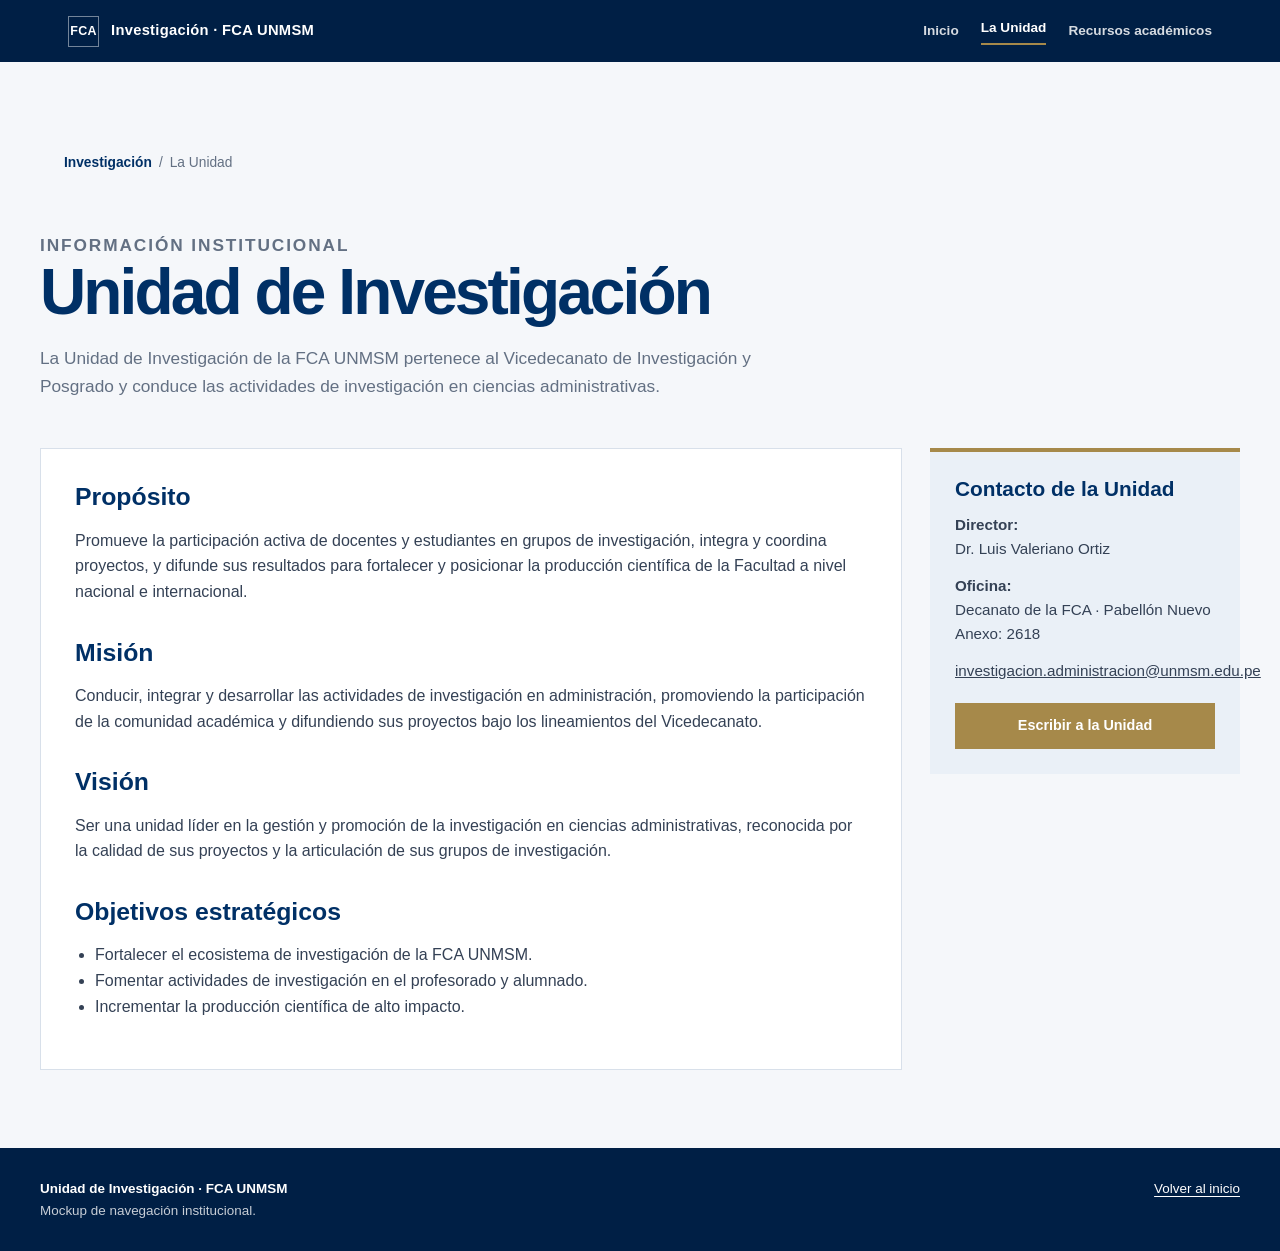
==== la-unidad.html @ f296d5cc "Add FCA research portal and shared styles" ====
<!DOCTYPE html>
<html lang="es">
<head>
    <meta charset="UTF-8">
    <meta name="viewport" content="width=device-width, initial-scale=1.0">
    <meta name="description" content="Información institucional de la Unidad de Investigación FCA UNMSM.">
    <title>La Unidad de Investigación | FCA UNMSM</title>
    <link rel="stylesheet" href="investigacion-mock.css">
</head>
<body>
<div class="research-shell">
    <header class="research-topbar"><div class="research-topbar-inner">
        <a class="research-brand" href="unidad-investigacion-elementor.html"><span class="research-brand-mark" aria-hidden="true">FCA</span><span>Investigación · FCA UNMSM</span></a>
        <nav class="research-nav" aria-label="Navegación principal"><a href="unidad-investigacion-elementor.html">Inicio</a><a href="la-unidad.html" aria-current="page">La Unidad</a><a href="recursos-academicos.html">Recursos académicos</a></nav>
    </div></header>
    <main class="research-main">
        <nav class="research-breadcrumb" aria-label="Migas de pan"><a href="unidad-investigacion-elementor.html">Investigación</a><span>/</span>La Unidad</nav>
        <header class="research-page-title"><p class="research-eyebrow">Información institucional</p><h1>Unidad de Investigación</h1><p>La Unidad de Investigación de la FCA UNMSM pertenece al Vicedecanato de Investigación y Posgrado y conduce las actividades de investigación en ciencias administrativas.</p></header>
        <div class="research-content-grid">
            <section class="research-content">
                <h2>Propósito</h2>
                <p>Promueve la participación activa de docentes y estudiantes en grupos de investigación, integra y coordina proyectos, y difunde sus resultados para fortalecer y posicionar la producción científica de la Facultad a nivel nacional e internacional.</p>
                <h2>Misión</h2>
                <p>Conducir, integrar y desarrollar las actividades de investigación en administración, promoviendo la participación de la comunidad académica y difundiendo sus proyectos bajo los lineamientos del Vicedecanato.</p>
                <h2>Visión</h2>
                <p>Ser una unidad líder en la gestión y promoción de la investigación en ciencias administrativas, reconocida por la calidad de sus proyectos y la articulación de sus grupos de investigación.</p>
                <h2>Objetivos estratégicos</h2>
                <ul>
                    <li>Fortalecer el ecosistema de investigación de la FCA UNMSM.</li>
                    <li>Fomentar actividades de investigación en el profesorado y alumnado.</li>
                    <li>Incrementar la producción científica de alto impacto.</li>
                </ul>
            </section>
            <aside class="research-aside"><h2>Contacto de la Unidad</h2><p><strong>Director:</strong><br>Dr. Luis Valeriano Ortiz</p><p><strong>Oficina:</strong><br>Decanato de la FCA · Pabellón Nuevo<br>Anexo: 2618</p><p><a href="mailto:investigacion.administracion@unmsm.edu.pe">investigacion.administracion@unmsm.edu.pe</a></p><a class="research-button" href="mailto:investigacion.administracion@unmsm.edu.pe?subject=Consulta%20a%20la%20Unidad%20de%20Investigaci%C3%B3n">Escribir a la Unidad</a></aside>
        </div>
    </main>
    <footer class="research-footer"><div class="research-footer-inner"><div><strong>Unidad de Investigación · FCA UNMSM</strong><br>Mockup de navegación institucional.</div><div><a href="unidad-investigacion-elementor.html">Volver al inicio</a></div></div></footer>
</div>
</body>
</html>
---- investigacion-mock.css ----
@import url('fca-core-public.css');

:root {
    --research-ink: #003066;
    --research-ink-deep: #001f45;
    --research-gold: #a6894a;
    --research-paper: #f5f7fa;
    --research-rule: #d8e0ea;
    --research-copy: #344155;
    --research-muted: #637083;
    --research-white: #ffffff;
}

* { box-sizing: border-box; }

html { scroll-behavior: smooth; }

body {
    margin: 0;
    background: var(--research-paper);
    color: var(--research-copy);
    font-family: var(--fca-core-font-main);
    line-height: 1.6;
}

a { color: inherit; }

a:focus-visible,
button:focus-visible {
    outline: 3px solid var(--research-gold);
    outline-offset: 3px;
}

.research-shell { overflow: hidden; }

.research-topbar {
    background: var(--research-ink-deep);
    color: #fff;
}

.research-topbar-inner {
    max-width: 1200px;
    min-height: 62px;
    margin: 0 auto;
    padding: 0 28px;
    display: flex;
    align-items: center;
    justify-content: space-between;
    gap: 24px;
}

.research-brand {
    display: flex;
    align-items: center;
    gap: 12px;
    color: #fff;
    text-decoration: none;
    font-family: var(--fca-core-font-heading);
    font-size: .92rem;
    font-weight: 800;
    letter-spacing: .02em;
}

.research-brand-mark {
    display: grid;
    width: 31px;
    height: 31px;
    place-items: center;
    border: 1px solid rgba(255,255,255,.45);
    color: #fff;
    font-size: .78rem;
    line-height: 1;
}

.research-nav { display: flex; align-items: center; gap: 22px; }

.research-nav a {
    color: rgba(255,255,255,.84);
    font-size: .85rem;
    font-weight: 650;
    text-decoration: none;
}

.research-nav a:hover,
.research-nav a[aria-current="page"] { color: #fff; }

.research-nav a[aria-current="page"] { border-bottom: 2px solid var(--research-gold); padding-bottom: 5px; }

.research-hero {
    position: relative;
    isolation: isolate;
    background: var(--research-ink);
    color: #fff;
}

.research-hero::before {
    position: absolute;
    z-index: -1;
    inset: 0;
    content: '';
    opacity: .2;
    background-image: linear-gradient(90deg, rgba(255,255,255,.28) 1px, transparent 1px), linear-gradient(rgba(255,255,255,.28) 1px, transparent 1px);
    background-size: 38px 38px;
    mask-image: linear-gradient(90deg, #000 0%, transparent 72%);
}

.research-hero::after {
    position: absolute;
    z-index: -1;
    right: -8vw;
    bottom: -12vw;
    width: min(48vw, 620px);
    aspect-ratio: 1;
    border: 1px solid rgba(255,255,255,.37);
    border-radius: 50%;
    content: '';
    box-shadow: 0 0 0 32px rgba(255,255,255,.07), 0 0 0 64px rgba(255,255,255,.04);
}

.research-hero-inner {
    width: min(1200px, calc(100% - 48px));
    margin: 0 auto;
    padding: 72px 0 78px;
}

.research-kicker {
    display: flex;
    align-items: center;
    gap: 10px;
    margin: 0 0 19px;
    color: #e7d6a9;
    font-family: var(--fca-core-font-heading);
    font-size: .75rem;
    font-weight: 800;
    letter-spacing: .12em;
    text-transform: uppercase;
}

.research-kicker::before {
    width: 28px;
    height: 2px;
    background: var(--research-gold);
    content: '';
}

.research-hero h1 {
    max-width: 800px;
    margin: 0;
    font-family: var(--fca-core-font-heading);
    font-size: clamp(2.5rem, 5vw, 4.8rem);
    font-weight: 800;
    letter-spacing: -.045em;
    line-height: 1.02;
}

.research-hero p:not(.research-kicker) {
    max-width: 680px;
    margin: 24px 0 0;
    color: rgba(255,255,255,.86);
    font-size: 1.12rem;
    line-height: 1.7;
}

.research-hero-actions { display: flex; flex-wrap: wrap; gap: 12px; margin-top: 31px; }

.research-button {
    display: inline-flex;
    align-items: center;
    justify-content: center;
    min-height: 46px;
    padding: 10px 19px;
    border: 1px solid transparent;
    color: #fff;
    background: var(--research-gold);
    font-family: var(--fca-core-font-heading);
    font-size: .9rem;
    font-weight: 800;
    text-decoration: none;
    transition: background .2s ease, transform .2s ease;
}

.research-button:hover { background: #8f7440; transform: translateY(-2px); }

.research-button--outline { border-color: rgba(255,255,255,.55); background: transparent; }
.research-button--outline:hover { background: #fff; color: var(--research-ink); }

.research-main { width: min(1200px, calc(100% - 48px)); margin: 0 auto; padding: 68px 0 78px; }

.research-section { margin-bottom: 76px; }
.research-section:last-child { margin-bottom: 0; }

.research-section-heading {
    display: grid;
    grid-template-columns: minmax(0, 1fr) minmax(230px, .65fr);
    gap: 36px;
    align-items: end;
    margin-bottom: 30px;
    padding-bottom: 18px;
    border-bottom: 1px solid var(--research-rule);
}

.research-eyebrow {
    margin: 0 0 8px;
    color: var(--research-gold);
    font-family: var(--fca-core-font-heading);
    font-size: .74rem;
    font-weight: 800;
    letter-spacing: .11em;
    text-transform: uppercase;
}

.research-section h2,
.research-panel h2,
.research-page-title h2 {
    margin: 0;
    color: var(--research-ink);
    font-family: var(--fca-core-font-heading);
    font-size: clamp(1.75rem, 3vw, 2.45rem);
    font-weight: 800;
    letter-spacing: -.03em;
    line-height: 1.08;
}

.research-section-heading > p { margin: 0; color: var(--research-muted); font-size: .98rem; }

.research-hub-grid { display: grid; grid-template-columns: repeat(2, minmax(0, 1fr)); border-top: 1px solid var(--research-rule); border-left: 1px solid var(--research-rule); }

.research-hub-card {
    position: relative;
    display: flex;
    min-height: 290px;
    flex-direction: column;
    padding: 31px 34px 28px;
    background: var(--research-white);
    border-right: 1px solid var(--research-rule);
    border-bottom: 1px solid var(--research-rule);
    text-decoration: none;
    transition: background .2s ease, box-shadow .2s ease;
}

.research-hub-card::before {
    width: 34px;
    height: 3px;
    margin-bottom: auto;
    background: var(--research-gold);
    content: '';
}

.research-hub-card:hover {
    z-index: 1;
    background: #fbfcfe;
    box-shadow: 0 15px 30px rgba(0,48,102,.12);
}

.research-hub-card h3 { margin: 28px 0 8px; color: var(--research-ink); font-family: var(--fca-core-font-heading); font-size: 1.5rem; font-weight: 800; letter-spacing: -.025em; line-height: 1.15; }
.research-hub-card p { max-width: 460px; margin: 0; color: var(--research-muted); font-size: .98rem; }

.research-card-link { display: inline-flex; align-items: center; gap: 8px; margin-top: 22px; color: var(--research-ink); font-family: var(--fca-core-font-heading); font-size: .88rem; font-weight: 800; }
.research-card-link::after { content: '→'; font-size: 1.15rem; transition: transform .2s ease; }
.research-hub-card:hover .research-card-link::after { transform: translateX(4px); }

.research-duo { display: grid; grid-template-columns: 1.2fr .8fr; gap: 26px; }
.research-panel { padding: 34px; background: var(--research-white); border: 1px solid var(--research-rule); }
.research-panel h2 { font-size: 1.65rem; }
.research-panel p { color: var(--research-copy); }
.research-panel p:last-child { margin-bottom: 0; }

.research-link-list { display: flex; flex-direction: column; margin-top: 21px; border-top: 1px solid var(--research-rule); }
.research-link-list a { display: flex; align-items: center; justify-content: space-between; gap: 16px; padding: 14px 0; border-bottom: 1px solid var(--research-rule); color: var(--research-ink); font-family: var(--fca-core-font-heading); font-size: .93rem; font-weight: 750; text-decoration: none; }
.research-link-list a::after { content: '→'; }
.research-link-list a:hover { color: var(--research-gold); }

.research-breadcrumb { width: min(1200px, calc(100% - 48px)); margin: 0 auto; padding: 22px 0 0; color: var(--research-muted); font-size: .86rem; }
.research-breadcrumb a { color: var(--research-ink); font-weight: 700; text-decoration: none; }
.research-breadcrumb span { margin: 0 7px; }

.research-page-title { padding: 38px 0 48px; }
.research-page-title h1 { max-width: 800px; margin: 0; color: var(--research-ink); font-family: var(--fca-core-font-heading); font-size: clamp(2.4rem, 5vw, 4.3rem); font-weight: 800; letter-spacing: -.045em; line-height: 1.02; }
.research-page-title p { max-width: 720px; margin: 20px 0 0; color: var(--research-muted); font-size: 1.08rem; }

.research-content-grid { display: grid; grid-template-columns: minmax(0, 1fr) 310px; gap: 28px; align-items: start; }
.research-content { padding: 34px; background: var(--research-white); border: 1px solid var(--research-rule); }
.research-content > :first-child { margin-top: 0; }
.research-content h2 { margin: 34px 0 14px; color: var(--research-ink); font-family: var(--fca-core-font-heading); font-size: 1.55rem; line-height: 1.15; }
.research-content h3 { margin: 25px 0 7px; color: var(--research-ink); font-family: var(--fca-core-font-heading); font-size: 1.15rem; }
.research-content p, .research-content li { color: var(--research-copy); }
.research-content ul { padding-left: 20px; }

.research-aside { padding: 25px; background: #eaf0f7; border-top: 4px solid var(--research-gold); }
.research-aside h2 { margin: 0; color: var(--research-ink); font-family: var(--fca-core-font-heading); font-size: 1.3rem; line-height: 1.15; }
.research-aside p { margin: 12px 0 0; color: var(--research-copy); font-size: .95rem; }
.research-aside .research-button { width: 100%; margin-top: 20px; }

.research-record-list { display: grid; gap: 14px; }
.research-record { padding: 21px 22px; background: var(--research-white); border: 1px solid var(--research-rule); }
.research-record h3 { margin: 0; color: var(--research-ink); font-family: var(--fca-core-font-heading); font-size: 1.15rem; line-height: 1.2; }
.research-record p { margin: 7px 0 0; color: var(--research-muted); font-size: .94rem; }
.research-record a { display: inline-block; margin-top: 11px; color: var(--research-ink); font-family: var(--fca-core-font-heading); font-size: .87rem; font-weight: 800; text-decoration: none; }
.research-record a:hover { color: var(--research-gold); }

.research-notice { margin: 0 0 28px; padding: 15px 18px; background: #fff9ed; border-left: 4px solid var(--research-gold); color: #594819; font-size: .94rem; }

.research-footer { background: var(--research-ink-deep); color: rgba(255,255,255,.78); }
.research-footer-inner { width: min(1200px, calc(100% - 48px)); margin: 0 auto; padding: 30px 0; display: flex; justify-content: space-between; gap: 20px; font-size: .84rem; }
.research-footer strong { color: #fff; }
.research-footer a { color: #fff; text-underline-offset: 3px; }

@media (max-width: 760px) {
    .research-topbar-inner { min-height: auto; flex-direction: column; align-items: flex-start; gap: 12px; padding-top: 16px; padding-bottom: 16px; }
    .research-nav { width: 100%; gap: 16px; overflow-x: auto; padding-bottom: 3px; }
    .research-nav a { white-space: nowrap; }
    .research-hero-inner { width: min(100% - 36px, 1200px); padding: 52px 0 58px; }
    .research-main, .research-breadcrumb, .research-footer-inner { width: min(100% - 36px, 1200px); }
    .research-main { padding: 45px 0 55px; }
    .research-section { margin-bottom: 54px; }
    .research-section-heading, .research-duo, .research-content-grid { grid-template-columns: 1fr; gap: 18px; }
    .research-hub-grid { grid-template-columns: 1fr; }
    .research-hub-card { min-height: 245px; padding: 27px 24px; }
    .research-panel, .research-content { padding: 25px 22px; }
    .research-page-title { padding: 30px 0 35px; }
    .research-footer-inner { flex-direction: column; }
}

@media (prefers-reduced-motion: reduce) {
    *, *::before, *::after { scroll-behavior: auto !important; transition-duration: .01ms !important; animation-duration: .01ms !important; }
}
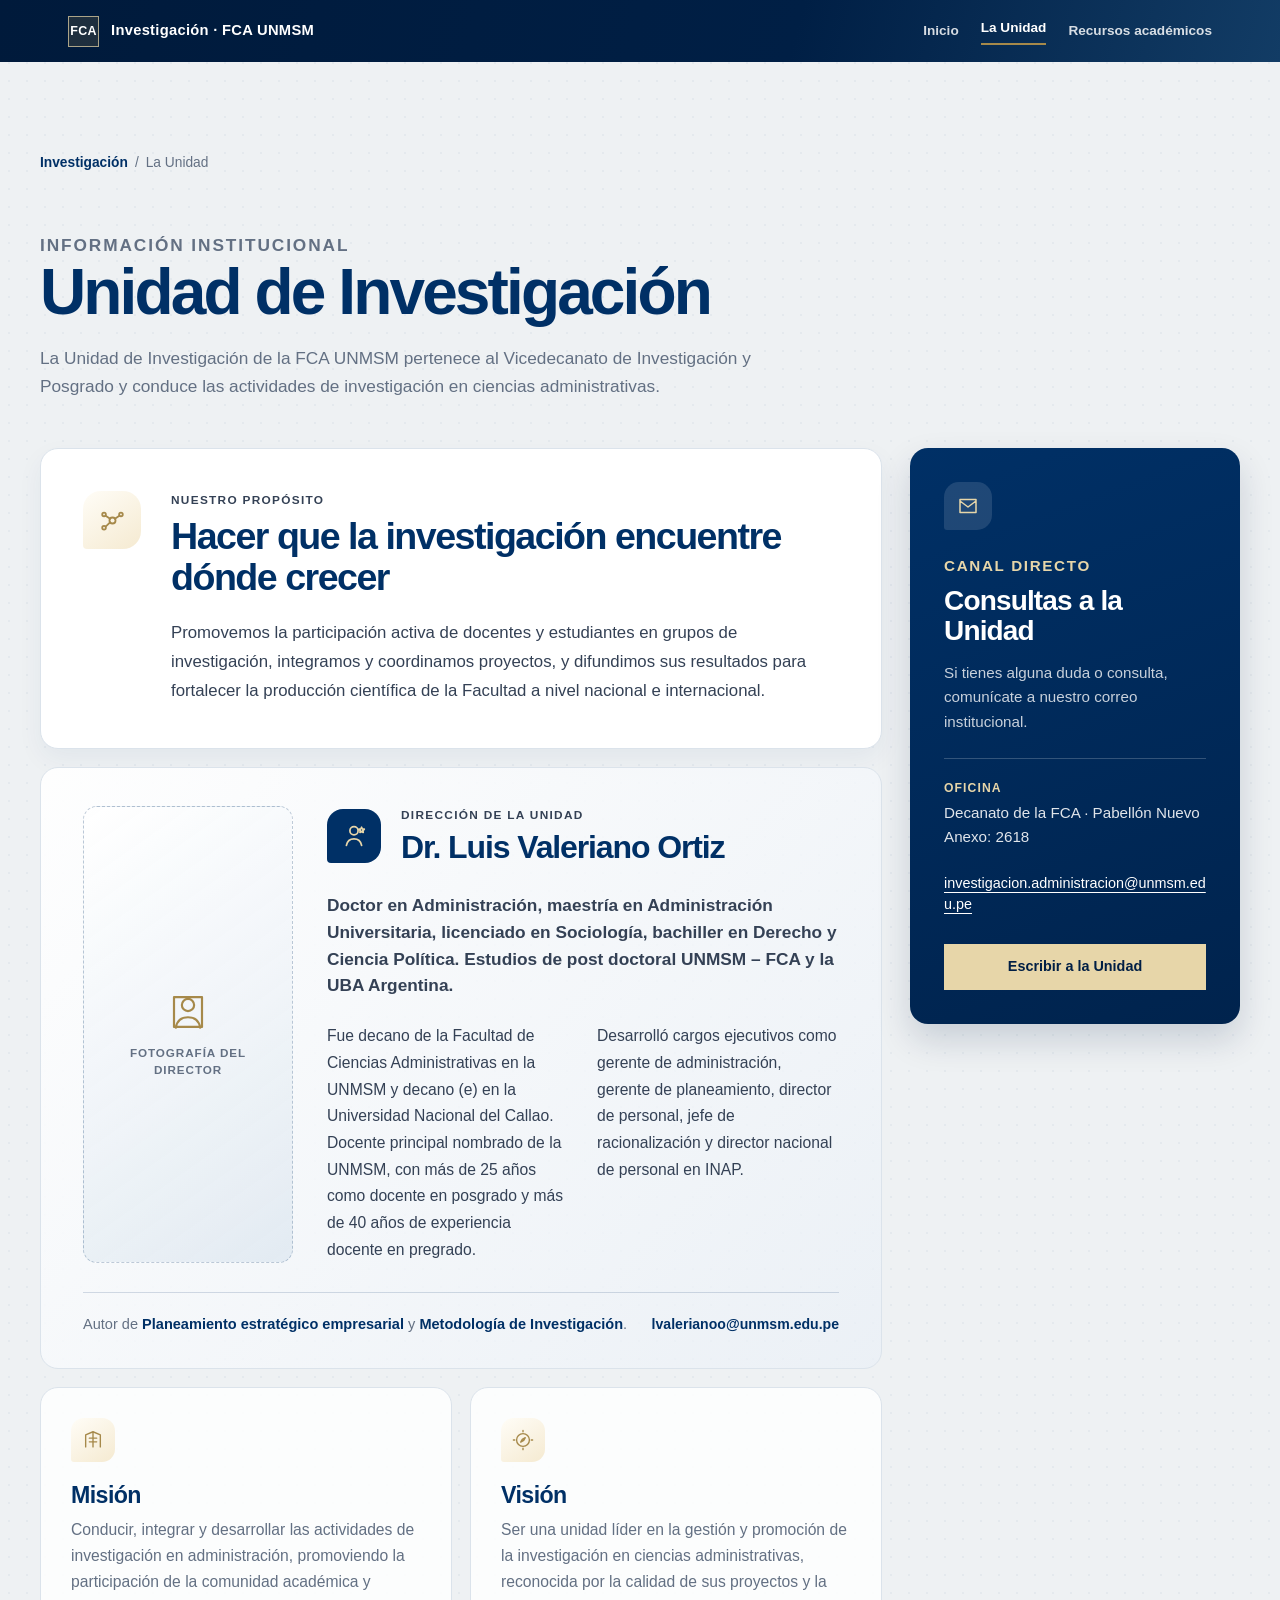
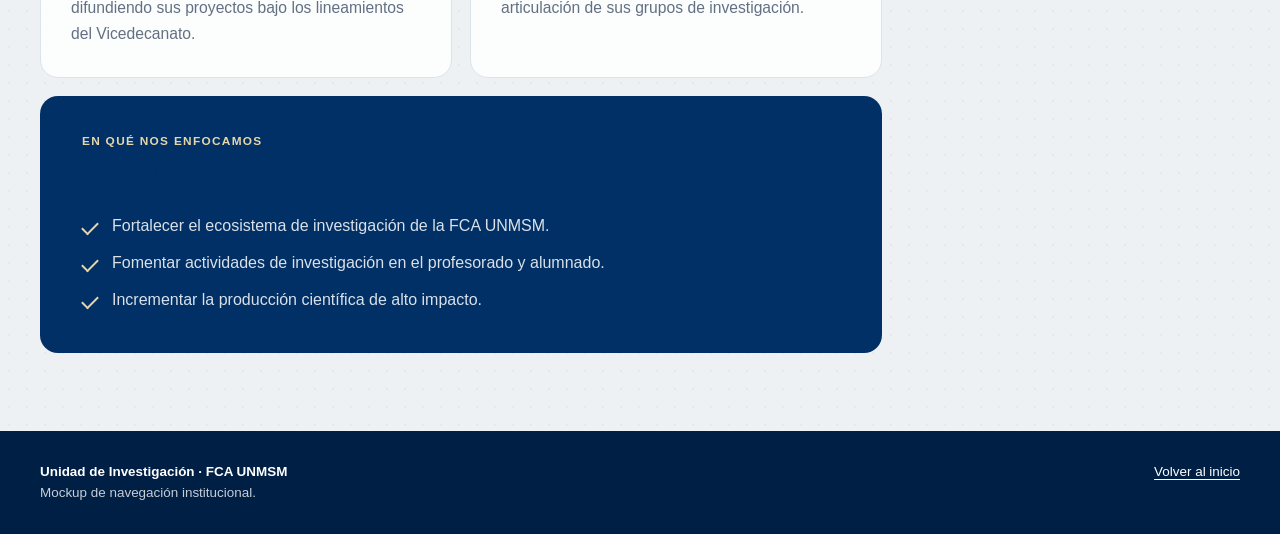
==== commit b32347d5: "Enhance research unit page layout with new sections for purpose, director, principles, and objective" ====
--- a/la-unidad.html
+++ b/la-unidad.html
@@ -13,25 +13,62 @@
         <a class="research-brand" href="unidad-investigacion-elementor.html"><span class="research-brand-mark" aria-hidden="true">FCA</span><span>Investigación · FCA UNMSM</span></a>
         <nav class="research-nav" aria-label="Navegación principal"><a href="unidad-investigacion-elementor.html">Inicio</a><a href="la-unidad.html" aria-current="page">La Unidad</a><a href="recursos-academicos.html">Recursos académicos</a></nav>
     </div></header>
-    <main class="research-main">
+    <main class="research-main research-unit-page">
         <nav class="research-breadcrumb" aria-label="Migas de pan"><a href="unidad-investigacion-elementor.html">Investigación</a><span>/</span>La Unidad</nav>
         <header class="research-page-title"><p class="research-eyebrow">Información institucional</p><h1>Unidad de Investigación</h1><p>La Unidad de Investigación de la FCA UNMSM pertenece al Vicedecanato de Investigación y Posgrado y conduce las actividades de investigación en ciencias administrativas.</p></header>
-        <div class="research-content-grid">
-            <section class="research-content">
-                <h2>Propósito</h2>
-                <p>Promueve la participación activa de docentes y estudiantes en grupos de investigación, integra y coordina proyectos, y difunde sus resultados para fortalecer y posicionar la producción científica de la Facultad a nivel nacional e internacional.</p>
-                <h2>Misión</h2>
-                <p>Conducir, integrar y desarrollar las actividades de investigación en administración, promoviendo la participación de la comunidad académica y difundiendo sus proyectos bajo los lineamientos del Vicedecanato.</p>
-                <h2>Visión</h2>
-                <p>Ser una unidad líder en la gestión y promoción de la investigación en ciencias administrativas, reconocida por la calidad de sus proyectos y la articulación de sus grupos de investigación.</p>
-                <h2>Objetivos estratégicos</h2>
-                <ul>
-                    <li>Fortalecer el ecosistema de investigación de la FCA UNMSM.</li>
-                    <li>Fomentar actividades de investigación en el profesorado y alumnado.</li>
-                    <li>Incrementar la producción científica de alto impacto.</li>
-                </ul>
+        <div class="research-content-grid research-unit-layout">
+            <section class="research-content research-unit-content" aria-label="Identidad de la Unidad">
+                <div class="research-unit-purpose">
+                    <span class="research-unit-icon" aria-hidden="true"><svg viewBox="0 0 24 24" fill="none"><circle cx="12" cy="12" r="2.5"/><circle cx="5" cy="7" r="1.5"/><circle cx="19" cy="7" r="1.5"/><circle cx="5" cy="18" r="1.5"/><path d="M10 10.5 6.3 8M14 10.5 17.7 8M10 13.5 6.3 17.1"/></svg></span>
+                    <div><p class="research-eyebrow">Nuestro propósito</p><h2>Hacer que la investigación encuentre dónde crecer</h2></div>
+                    <p>Promovemos la participación activa de docentes y estudiantes en grupos de investigación, integramos y coordinamos proyectos, y difundimos sus resultados para fortalecer la producción científica de la Facultad a nivel nacional e internacional.</p>
+                </div>
+                <section class="research-director" aria-labelledby="director-titulo">
+                    <figure class="research-director-photo" aria-label="Espacio reservado para la fotografía del director">
+                        <svg viewBox="0 0 24 24" fill="none" aria-hidden="true"><circle cx="12" cy="8" r="3.5"/><path d="M5 21c.7-4 3.1-6 7-6s6.3 2 7 6"/><path d="M4 3.5h16v17H4z"/></svg>
+                        <figcaption>Fotografía del director</figcaption>
+                    </figure>
+                    <div class="research-director-heading">
+                        <span class="research-unit-icon research-unit-icon--director" aria-hidden="true"><svg viewBox="0 0 24 24" fill="none"><circle cx="12" cy="7.5" r="3.5"/><path d="M5.5 20c.7-3.7 2.9-5.6 6.5-5.6s5.8 1.9 6.5 5.6M18.5 4.5l.7 1.5 1.6.2-1.2 1.1.3 1.6-1.4-.8-1.4.8.3-1.6-1.2-1.1 1.6-.2.7-1.5Z"/></svg></span>
+                        <div><p class="research-eyebrow">Dirección de la Unidad</p><h2 id="director-titulo">Dr. Luis Valeriano Ortiz</h2></div>
+                    </div>
+                    <p class="research-director-credentials">Doctor en Administración, maestría en Administración Universitaria, licenciado en Sociología, bachiller en Derecho y Ciencia Política. Estudios de post doctoral UNMSM – FCA y la UBA Argentina.</p>
+                    <div class="research-director-bio">
+                        <p>Fue decano de la Facultad de Ciencias Administrativas en la UNMSM y decano (e) en la Universidad Nacional del Callao. Docente principal nombrado de la UNMSM, con más de 25 años como docente en posgrado y más de 40 años de experiencia docente en pregrado.</p>
+                        <p>Desarrolló cargos ejecutivos como gerente de administración, gerente de planeamiento, director de personal, jefe de racionalización y director nacional de personal en INAP.</p>
+                    </div>
+                    <div class="research-director-footer"><span>Autor de <em>Planeamiento estratégico empresarial</em> y <em>Metodología de Investigación</em>.</span><a href="mailto:lvalerianoo@unmsm.edu.pe">lvalerianoo@unmsm.edu.pe</a></div>
+                </section>
+                <div class="research-unit-principles">
+                    <article class="research-unit-principle">
+                        <span class="research-unit-icon research-unit-icon--small" aria-hidden="true"><svg viewBox="0 0 24 24" fill="none"><path d="M4 19.5V6.5L12 3l8 3.5v13M8 10h8M8 14h8M12 3v16.5"/></svg></span>
+                        <h2>Misión</h2>
+                        <p>Conducir, integrar y desarrollar las actividades de investigación en administración, promoviendo la participación de la comunidad académica y difundiendo sus proyectos bajo los lineamientos del Vicedecanato.</p>
+                    </article>
+                    <article class="research-unit-principle">
+                        <span class="research-unit-icon research-unit-icon--small" aria-hidden="true"><svg viewBox="0 0 24 24" fill="none"><circle cx="12" cy="12" r="7"/><path d="m14.5 9.5-1.7 3-3.3 1.8 1.7-3 3.3-1.8ZM12 3V1.5M21 12h1.5M12 21v1.5M3 12H1.5"/></svg></span>
+                        <h2>Visión</h2>
+                        <p>Ser una unidad líder en la gestión y promoción de la investigación en ciencias administrativas, reconocida por la calidad de sus proyectos y la articulación de sus grupos de investigación.</p>
+                    </article>
+                </div>
+                <section class="research-unit-objectives" aria-labelledby="objetivos-titulo">
+                    <p class="research-eyebrow">En qué nos enfocamos</p>
+                    <h2 id="objetivos-titulo">Objetivos estratégicos</h2>
+                    <ul>
+                        <li>Fortalecer el ecosistema de investigación de la FCA UNMSM.</li>
+                        <li>Fomentar actividades de investigación en el profesorado y alumnado.</li>
+                        <li>Incrementar la producción científica de alto impacto.</li>
+                    </ul>
+                </section>
             </section>
-            <aside class="research-aside"><h2>Contacto de la Unidad</h2><p><strong>Director:</strong><br>Dr. Luis Valeriano Ortiz</p><p><strong>Oficina:</strong><br>Decanato de la FCA · Pabellón Nuevo<br>Anexo: 2618</p><p><a href="mailto:investigacion.administracion@unmsm.edu.pe">investigacion.administracion@unmsm.edu.pe</a></p><a class="research-button" href="mailto:investigacion.administracion@unmsm.edu.pe?subject=Consulta%20a%20la%20Unidad%20de%20Investigaci%C3%B3n">Escribir a la Unidad</a></aside>
+            <aside class="research-aside research-unit-contact">
+                <span class="research-unit-icon research-unit-icon--contact" aria-hidden="true"><svg viewBox="0 0 24 24" fill="none"><path d="M4 5.5h16v13H4zM4 7l8 6 8-6"/></svg></span>
+                <p class="research-eyebrow">Canal directo</p><h2>Consultas a la Unidad</h2>
+                <p class="research-contact-copy">Si tienes alguna duda o consulta, comunícate a nuestro correo institucional.</p>
+                <div class="research-contact-detail"><strong>Oficina</strong><span>Decanato de la FCA · Pabellón Nuevo<br>Anexo: 2618</span></div>
+                <a class="research-contact-email" href="mailto:investigacion.administracion@unmsm.edu.pe">investigacion.administracion@unmsm.edu.pe</a>
+                <a class="research-button" href="mailto:investigacion.administracion@unmsm.edu.pe?subject=Consulta%20a%20la%20Unidad%20de%20Investigaci%C3%B3n">Escribir a la Unidad</a>
+            </aside>
         </div>
     </main>
     <footer class="research-footer"><div class="research-footer-inner"><div><strong>Unidad de Investigación · FCA UNMSM</strong><br>Mockup de navegación institucional.</div><div><a href="unidad-investigacion-elementor.html">Volver al inicio</a></div></div></footer>
--- a/investigacion-mock.css
+++ b/investigacion-mock.css
@@ -4,7 +4,7 @@
     --research-ink: #003066;
     --research-ink-deep: #001f45;
     --research-gold: #a6894a;
-    --research-paper: #f5f7fa;
+    --research-paper: #eef1f3;
     --research-rule: #d8e0ea;
     --research-copy: #344155;
     --research-muted: #637083;
@@ -21,6 +21,8 @@
     color: var(--research-copy);
     font-family: var(--fca-core-font-main);
     line-height: 1.6;
+    background-image: radial-gradient(rgba(0,48,102,.045) 1px, transparent 1px);
+    background-size: 18px 18px;
 }
 
 a { color: inherit; }
@@ -34,7 +36,7 @@
 .research-shell { overflow: hidden; }
 
 .research-topbar {
-    background: var(--research-ink-deep);
+    background: linear-gradient(105deg, #001a3b 0%, var(--research-ink-deep) 62%, #123c65 100%);
     color: #fff;
 }
 
@@ -66,7 +68,8 @@
     width: 31px;
     height: 31px;
     place-items: center;
-    border: 1px solid rgba(255,255,255,.45);
+    border: 1px solid rgba(231,214,169,.7);
+    background: rgba(166,137,74,.18);
     color: #fff;
     font-size: .78rem;
     line-height: 1;
@@ -89,7 +92,7 @@
 .research-hero {
     position: relative;
     isolation: isolate;
-    background: var(--research-ink);
+    background: linear-gradient(115deg, #003066 0%, #06477c 68%, #0d587e 100%);
     color: #fff;
 }
 
@@ -118,9 +121,10 @@
 }
 
 .research-hero-inner {
+    position: relative;
     width: min(1200px, calc(100% - 48px));
     margin: 0 auto;
-    padding: 72px 0 78px;
+    padding: 78px 0 48px;
 }
 
 .research-kicker {
@@ -149,7 +153,7 @@
     font-family: var(--fca-core-font-heading);
     font-size: clamp(2.5rem, 5vw, 4.8rem);
     font-weight: 800;
-    letter-spacing: -.045em;
+    letter-spacing: -.06em;
     line-height: 1.02;
 }
 
@@ -176,13 +180,48 @@
     font-size: .9rem;
     font-weight: 800;
     text-decoration: none;
-    transition: background .2s ease, transform .2s ease;
-}
-
-.research-button:hover { background: #8f7440; transform: translateY(-2px); }
+    box-shadow: 0 8px 18px rgba(0,0,0,.13);
+    transition: background .2s ease, transform .2s ease, box-shadow .2s ease;
+}
+
+.research-button:hover { background: #8f7440; transform: translateY(-2px); box-shadow: 0 12px 24px rgba(0,0,0,.2); }
 
 .research-button--outline { border-color: rgba(255,255,255,.55); background: transparent; }
 .research-button--outline:hover { background: #fff; color: var(--research-ink); }
+
+.research-hero-metrics { display: flex; gap: 0; max-width: 620px; margin-top: 58px; border-top: 1px solid rgba(255,255,255,.3); }
+.research-hero-metrics div { display: flex; min-width: 150px; flex-direction: column; gap: 1px; padding: 16px 28px 0 0; }
+.research-hero-metrics strong { color: #e7d6a9; font-family: var(--fca-core-font-heading); font-size: 1.65rem; line-height: 1; }
+.research-hero-metrics span { color: rgba(255,255,255,.68); font-size: .76rem; text-transform: uppercase; letter-spacing: .06em; }
+
+.research-orbit {
+    position: absolute;
+    top: 50%;
+    right: 2%;
+    width: min(34vw, 390px);
+    aspect-ratio: 1;
+    transform: translateY(-42%);
+    pointer-events: none;
+}
+
+.research-orbit::before {
+    position: absolute;
+    inset: 30%;
+    border-radius: 50%;
+    background: #e7d6a9;
+    box-shadow: 0 0 0 12px rgba(231,214,169,.13), 0 0 70px rgba(231,214,169,.3);
+    content: '';
+}
+
+.research-orbit-ring { position: absolute; inset: 10%; border: 1px solid rgba(255,255,255,.3); border-radius: 50%; }
+.research-orbit-ring--two { inset: 23%; border-style: dashed; animation: research-spin 26s linear infinite reverse; }
+.research-orbit-ring--one { animation: research-spin 34s linear infinite; }
+.research-orbit-node { position: absolute; z-index: 1; display: grid; place-items: center; min-width: 78px; min-height: 34px; padding: 7px 10px; border: 1px solid rgba(255,255,255,.4); border-radius: 999px; background: rgba(0,31,69,.7); color: #fff; font-family: var(--fca-core-font-heading); font-size: .68rem; line-height: 1.15; text-align: center; text-transform: uppercase; letter-spacing: .08em; }
+.research-orbit-node--center { top: 41%; left: 37%; border: 0; background: transparent; color: var(--research-ink-deep); font-size: .78rem; font-weight: 900; }
+.research-orbit-node--people { top: 8%; left: 47%; }
+.research-orbit-node--projects { top: 48%; right: 1%; }
+.research-orbit-node--evidence { bottom: 7%; left: 18%; }
+@keyframes research-spin { to { transform: rotate(360deg); } }
 
 .research-main { width: min(1200px, calc(100% - 48px)); margin: 0 auto; padding: 68px 0 78px; }
 
@@ -194,8 +233,8 @@
     grid-template-columns: minmax(0, 1fr) minmax(230px, .65fr);
     gap: 36px;
     align-items: end;
-    margin-bottom: 30px;
-    padding-bottom: 18px;
+    margin-bottom: 36px;
+    padding-bottom: 23px;
     border-bottom: 1px solid var(--research-rule);
 }
 
@@ -221,48 +260,65 @@
     line-height: 1.08;
 }
 
-.research-section-heading > p { margin: 0; color: var(--research-muted); font-size: .98rem; }
-
-.research-hub-grid { display: grid; grid-template-columns: repeat(2, minmax(0, 1fr)); border-top: 1px solid var(--research-rule); border-left: 1px solid var(--research-rule); }
+.research-section-heading > p { max-width: 390px; margin: 0; color: var(--research-muted); font-size: 1.02rem; line-height: 1.65; }
+
+.research-hub-grid { display: grid; grid-template-columns: repeat(2, minmax(0, 1fr)); gap: 22px; }
 
 .research-hub-card {
     position: relative;
     display: flex;
-    min-height: 290px;
+    min-height: 340px;
     flex-direction: column;
-    padding: 31px 34px 28px;
+    padding: 36px;
+    overflow: hidden;
+    border: 1px solid #dbe3eb;
+    border-radius: 18px;
     background: var(--research-white);
-    border-right: 1px solid var(--research-rule);
-    border-bottom: 1px solid var(--research-rule);
+    box-shadow: 0 8px 22px rgba(0,48,102,.045);
     text-decoration: none;
-    transition: background .2s ease, box-shadow .2s ease;
-}
-
-.research-hub-card::before {
-    width: 34px;
-    height: 3px;
-    margin-bottom: auto;
-    background: var(--research-gold);
-    content: '';
-}
+    transition: border-color .2s ease, box-shadow .2s ease, transform .2s ease;
+    animation: research-rise .65s both;
+}
+
+.research-hub-card:nth-child(2) { animation-delay: .08s; }
+.research-hub-card:nth-child(3) { animation-delay: .16s; }
+.research-hub-card:nth-child(4) { animation-delay: .24s; }
+@keyframes research-rise { from { opacity: 0; transform: translateY(18px); } to { opacity: 1; transform: translateY(0); } }
+
+.research-card-icon {
+    display: grid;
+    width: 58px;
+    height: 58px;
+    place-items: center;
+    border: 1px solid rgba(166,137,74,.32);
+    border-radius: 17px 17px 17px 4px;
+    color: var(--research-gold);
+    background: linear-gradient(145deg, #fffdf7, #f5ead1);
+    transition: color .2s ease, background .2s ease, transform .2s ease;
+}
+
+.research-card-icon svg { width: 28px; height: 28px; stroke: currentColor; stroke-linecap: round; stroke-linejoin: round; stroke-width: 1.5; }
 
 .research-hub-card:hover {
-    z-index: 1;
-    background: #fbfcfe;
-    box-shadow: 0 15px 30px rgba(0,48,102,.12);
-}
-
-.research-hub-card h3 { margin: 28px 0 8px; color: var(--research-ink); font-family: var(--fca-core-font-heading); font-size: 1.5rem; font-weight: 800; letter-spacing: -.025em; line-height: 1.15; }
-.research-hub-card p { max-width: 460px; margin: 0; color: var(--research-muted); font-size: .98rem; }
-
-.research-card-link { display: inline-flex; align-items: center; gap: 8px; margin-top: 22px; color: var(--research-ink); font-family: var(--fca-core-font-heading); font-size: .88rem; font-weight: 800; }
+    border-color: rgba(0,48,102,.22);
+    box-shadow: 0 18px 38px rgba(0,48,102,.12);
+    transform: translateY(-6px);
+}
+
+.research-hub-card:hover .research-card-icon { color: #fff; background: var(--research-ink); transform: rotate(-4deg) scale(1.06); }
+
+.research-hub-card h3 { max-width: 380px; margin: 29px 0 11px; color: var(--research-ink); font-family: var(--fca-core-font-heading); font-size: clamp(1.4rem, 2vw, 1.7rem); font-weight: 800; letter-spacing: -.035em; line-height: 1.12; }
+.research-hub-card p { max-width: 440px; margin: 0; color: var(--research-muted); font-size: 1rem; line-height: 1.65; }
+
+.research-card-link { display: inline-flex; align-items: center; align-self: flex-start; gap: 8px; margin-top: auto; padding: 10px 14px; border-radius: 999px; background: #edf3f8; color: var(--research-ink); font-family: var(--fca-core-font-heading); font-size: .88rem; font-weight: 800; transition: background .2s ease, color .2s ease; }
 .research-card-link::after { content: '→'; font-size: 1.15rem; transition: transform .2s ease; }
+.research-hub-card:hover .research-card-link { background: var(--research-ink); color: #fff; }
 .research-hub-card:hover .research-card-link::after { transform: translateX(4px); }
 
-.research-duo { display: grid; grid-template-columns: 1.2fr .8fr; gap: 26px; }
-.research-panel { padding: 34px; background: var(--research-white); border: 1px solid var(--research-rule); }
-.research-panel h2 { font-size: 1.65rem; }
-.research-panel p { color: var(--research-copy); }
+.research-duo { display: grid; grid-template-columns: 1.2fr .8fr; gap: 24px; }
+.research-panel { padding: 42px; border: 1px solid #dbe3eb; border-radius: 18px; background: var(--research-white); box-shadow: 0 10px 26px rgba(0,48,102,.055); }
+.research-panel h2 { font-size: clamp(1.65rem, 2.4vw, 2rem); }
+.research-panel p { max-width: 690px; color: var(--research-copy); line-height: 1.7; }
 .research-panel p:last-child { margin-bottom: 0; }
 
 .research-link-list { display: flex; flex-direction: column; margin-top: 21px; border-top: 1px solid var(--research-rule); }
@@ -271,6 +327,7 @@
 .research-link-list a:hover { color: var(--research-gold); }
 
 .research-breadcrumb { width: min(1200px, calc(100% - 48px)); margin: 0 auto; padding: 22px 0 0; color: var(--research-muted); font-size: .86rem; }
+.research-main > .research-breadcrumb { width: 100%; }
 .research-breadcrumb a { color: var(--research-ink); font-weight: 700; text-decoration: none; }
 .research-breadcrumb span { margin: 0 7px; }
 
@@ -291,6 +348,80 @@
 .research-aside p { margin: 12px 0 0; color: var(--research-copy); font-size: .95rem; }
 .research-aside .research-button { width: 100%; margin-top: 20px; }
 
+.research-unit-layout { grid-template-columns: minmax(0, 1fr) 330px; }
+.research-content.research-unit-content { padding: 0; border: 0; background: transparent; }
+
+.research-unit-purpose {
+    display: grid;
+    grid-template-columns: 66px minmax(0, 1fr);
+    gap: 0 22px;
+    padding: 42px;
+    border: 1px solid #dbe3eb;
+    border-radius: 18px;
+    background: var(--research-white);
+    box-shadow: 0 10px 26px rgba(0,48,102,.055);
+}
+
+.research-unit-icon {
+    display: grid;
+    width: 58px;
+    height: 58px;
+    place-items: center;
+    border-radius: 18px 18px 18px 4px;
+    background: linear-gradient(145deg, #fffdf7, #f5ead1);
+    color: var(--research-gold);
+}
+
+.research-unit-icon svg { width: 29px; height: 29px; stroke: currentColor; stroke-linecap: round; stroke-linejoin: round; stroke-width: 1.5; }
+.research-unit-purpose .research-eyebrow { margin-bottom: 6px; }
+.research-unit-purpose h2 { margin: 0; color: var(--research-ink); font-family: var(--fca-core-font-heading); font-size: clamp(1.75rem, 3vw, 2.35rem); letter-spacing: -.04em; line-height: 1.08; }
+.research-unit-purpose > p { grid-column: 2; margin: 22px 0 0; color: var(--research-copy); font-size: 1.05rem; line-height: 1.72; }
+
+.research-director { display: grid; grid-template-columns: 210px minmax(0, 1fr); grid-template-areas: 'photo heading' 'photo credentials' 'photo bio' 'footer footer'; column-gap: 34px; margin-top: 18px; padding: 38px 42px 32px; border: 1px solid #dbe3eb; border-radius: 18px; background: linear-gradient(135deg, rgba(255,255,255,.94), rgba(234,240,247,.7)); }
+.research-director-photo { display: grid; grid-area: photo; min-height: 310px; place-content: center; gap: 12px; margin: 0; border: 1px dashed rgba(0,48,102,.25); border-radius: 14px; background: linear-gradient(145deg, rgba(255,255,255,.8), rgba(220,230,239,.72)); color: var(--research-muted); text-align: center; }
+.research-director-photo svg { width: 42px; height: 42px; margin: 0 auto; stroke: var(--research-gold); stroke-linecap: round; stroke-linejoin: round; stroke-width: 1.25; }
+.research-director-photo figcaption { max-width: 130px; font-family: var(--fca-core-font-heading); font-size: .73rem; font-weight: 800; letter-spacing: .08em; line-height: 1.4; text-transform: uppercase; }
+.research-director-photo img { width: 100%; height: 100%; object-fit: cover; }
+.research-director-heading { display: flex; grid-area: heading; align-items: center; gap: 20px; }
+.research-unit-icon--director { width: 54px; height: 54px; flex: 0 0 auto; border-radius: 16px 16px 16px 4px; background: var(--research-ink); color: #e7d6a9; }
+.research-unit-icon--director svg { width: 28px; height: 28px; }
+.research-director-heading .research-eyebrow { margin-bottom: 5px; }
+.research-director h2 { margin: 0; color: var(--research-ink); font-family: var(--fca-core-font-heading); font-size: clamp(1.55rem, 2.6vw, 2rem); letter-spacing: -.035em; line-height: 1.1; }
+.research-director-credentials { grid-area: credentials; max-width: 790px; margin: 27px 0 0; color: var(--research-ink); font-family: var(--fca-core-font-heading); font-size: 1.08rem; font-weight: 650; line-height: 1.55; }
+.research-director-bio { display: grid; grid-area: bio; grid-template-columns: repeat(2, minmax(0, 1fr)); gap: 28px; margin-top: 24px; }
+.research-director-bio p { margin: 0; color: var(--research-copy); font-size: .98rem; line-height: 1.7; }
+.research-director-footer { display: flex; grid-area: footer; align-items: center; justify-content: space-between; gap: 22px; margin-top: 29px; padding-top: 20px; border-top: 1px solid rgba(0,48,102,.16); color: var(--research-muted); font-size: .91rem; line-height: 1.55; }
+.research-director-footer em { color: var(--research-ink); font-style: normal; font-weight: 700; }
+.research-director-footer a { color: var(--research-ink); font-family: var(--fca-core-font-heading); font-size: .88rem; font-weight: 800; text-decoration: none; text-underline-offset: 4px; }
+.research-director-footer a:hover { color: var(--research-gold); text-decoration: underline; }
+
+.research-unit-principles { display: grid; grid-template-columns: repeat(2, minmax(0, 1fr)); gap: 18px; margin-top: 18px; }
+.research-unit-principle { padding: 30px; border: 1px solid #dbe3eb; border-radius: 18px; background: rgba(255,255,255,.86); }
+.research-unit-icon--small { width: 44px; height: 44px; border-radius: 13px 13px 13px 3px; }
+.research-unit-icon--small svg { width: 22px; height: 22px; }
+.research-unit-principle h2 { margin: 21px 0 9px; color: var(--research-ink); font-family: var(--fca-core-font-heading); font-size: 1.45rem; letter-spacing: -.025em; line-height: 1.1; }
+.research-unit-principle p { margin: 0; color: var(--research-muted); font-size: .98rem; line-height: 1.65; }
+
+.research-unit-objectives { margin-top: 18px; padding: 36px 42px 40px; border-radius: 18px; background: var(--research-ink); color: #fff; }
+.research-unit-objectives .research-eyebrow { color: #e7d6a9; }
+.research-unit-objectives h2 { margin: 0; font-family: var(--fca-core-font-heading); font-size: 1.75rem; letter-spacing: -.03em; line-height: 1.1; }
+.research-unit-objectives ul { display: grid; gap: 12px; margin: 25px 0 0; padding: 0; list-style: none; }
+.research-unit-objectives li { position: relative; padding-left: 30px; color: rgba(255,255,255,.85); line-height: 1.55; }
+.research-unit-objectives li::before { position: absolute; top: .5em; left: 0; width: 14px; height: 7px; border-bottom: 2px solid #e7d6a9; border-left: 2px solid #e7d6a9; transform: rotate(-45deg); content: ''; }
+
+.research-unit-contact { padding: 34px; border: 0; border-radius: 18px; background: linear-gradient(160deg, #003066, #00234d); box-shadow: 0 16px 34px rgba(0,31,69,.16); color: #fff; }
+.research-unit-icon--contact { width: 48px; height: 48px; border-radius: 15px 15px 15px 3px; background: rgba(255,255,255,.12); color: #e7d6a9; }
+.research-unit-icon--contact svg { width: 24px; height: 24px; }
+.research-unit-contact .research-eyebrow { margin: 24px 0 7px; color: #e7d6a9; }
+.research-unit-contact h2 { color: #fff; font-family: var(--fca-core-font-heading); font-size: 1.75rem; letter-spacing: -.03em; line-height: 1.1; }
+.research-unit-contact .research-contact-copy { margin: 14px 0 0; color: rgba(255,255,255,.78); font-size: .95rem; line-height: 1.6; }
+.research-contact-detail { display: flex; flex-direction: column; gap: 3px; margin-top: 24px; padding-top: 20px; border-top: 1px solid rgba(255,255,255,.2); }
+.research-contact-detail strong { color: #e7d6a9; font-family: var(--fca-core-font-heading); font-size: .76rem; letter-spacing: .09em; text-transform: uppercase; }
+.research-contact-detail span { color: rgba(255,255,255,.88); font-size: .95rem; line-height: 1.55; }
+.research-contact-email { display: block; margin-top: 24px; color: #fff; font-size: .9rem; line-height: 1.5; overflow-wrap: anywhere; text-underline-offset: 4px; }
+.research-unit-contact .research-button { margin-top: 28px; background: #e7d6a9; color: var(--research-ink-deep); box-shadow: none; }
+.research-unit-contact .research-button:hover { background: #fff; }
+
 .research-record-list { display: grid; gap: 14px; }
 .research-record { padding: 21px 22px; background: var(--research-white); border: 1px solid var(--research-rule); }
 .research-record h3 { margin: 0; color: var(--research-ink); font-family: var(--fca-core-font-heading); font-size: 1.15rem; line-height: 1.2; }
@@ -304,6 +435,34 @@
 .research-footer-inner { width: min(1200px, calc(100% - 48px)); margin: 0 auto; padding: 30px 0; display: flex; justify-content: space-between; gap: 20px; font-size: .84rem; }
 .research-footer strong { color: #fff; }
 .research-footer a { color: #fff; text-underline-offset: 3px; }
+
+@media (max-width: 1080px) {
+    .research-topbar-inner { padding-right: 24px; padding-left: 24px; }
+    .research-hero-inner, .research-main, .research-breadcrumb, .research-footer-inner { width: min(100% - 48px, 1200px); }
+    .research-hero h1 { max-width: min(62%, 640px); font-size: clamp(2.7rem, 5.3vw, 4.1rem); }
+    .research-hero p:not(.research-kicker), .research-hero-actions, .research-hero-metrics { max-width: 59%; }
+    .research-hero-metrics div { min-width: 0; flex: 1; padding-right: 14px; }
+    .research-orbit { right: -2%; width: min(36vw, 350px); }
+    .research-hub-card { min-height: 320px; padding: 32px; }
+    .research-panel { padding: 36px; }
+    .research-director { grid-template-columns: 164px minmax(0, 1fr); column-gap: 26px; }
+    .research-director-bio { grid-template-columns: 1fr; gap: 16px; }
+}
+
+@media (max-width: 900px) {
+    .research-hero-inner { padding-top: 64px; }
+    .research-hero h1, .research-hero p:not(.research-kicker), .research-hero-actions, .research-hero-metrics { max-width: 100%; }
+    .research-orbit { position: relative; top: auto; right: auto; width: min(58vw, 360px); margin: 54px auto 0; transform: none; }
+    .research-section-heading, .research-duo, .research-content-grid { grid-template-columns: 1fr; }
+    .research-section-heading { gap: 14px; }
+    .research-section-heading > p { max-width: 630px; }
+    .research-content-grid { gap: 22px; }
+    .research-aside { display: grid; grid-template-columns: minmax(0, 1fr) minmax(220px, .75fr); column-gap: 30px; align-items: center; }
+    .research-aside h2 { grid-column: 1; }
+    .research-aside p { grid-column: 1; }
+    .research-aside .research-button { grid-column: 2; grid-row: 1 / span 2; margin-top: 0; }
+    .research-unit-contact { display: block; }
+}
 
 @media (max-width: 760px) {
     .research-topbar-inner { min-height: auto; flex-direction: column; align-items: flex-start; gap: 12px; padding-top: 16px; padding-bottom: 16px; }
@@ -314,13 +473,56 @@
     .research-main { padding: 45px 0 55px; }
     .research-section { margin-bottom: 54px; }
     .research-section-heading, .research-duo, .research-content-grid { grid-template-columns: 1fr; gap: 18px; }
-    .research-hub-grid { grid-template-columns: 1fr; }
-    .research-hub-card { min-height: 245px; padding: 27px 24px; }
+    .research-hub-grid { grid-template-columns: 1fr; gap: 16px; }
+    .research-hub-card { min-height: 308px; padding: 28px 25px; }
+    .research-card-icon { width: 52px; height: 52px; }
+    .research-hero-metrics { margin-top: 42px; flex-wrap: wrap; }
+    .research-hero-metrics div { min-width: 33%; padding-right: 16px; }
+    .research-orbit { position: relative; top: auto; right: auto; width: min(78vw, 330px); margin: 46px auto 0; transform: none; }
+    .research-aside { display: block; }
+    .research-aside .research-button { margin-top: 20px; }
     .research-panel, .research-content { padding: 25px 22px; }
+    .research-content.research-unit-content { padding: 0; }
+    .research-unit-purpose { padding: 30px; }
+    .research-director { padding: 30px; }
+    .research-director { grid-template-columns: 1fr; grid-template-areas: 'photo' 'heading' 'credentials' 'bio' 'footer'; row-gap: 0; }
+    .research-director-photo { width: min(100%, 300px); min-height: 230px; margin-bottom: 25px; }
+    .research-unit-objectives { padding: 30px; }
+    .research-unit-contact { padding: 30px; }
     .research-page-title { padding: 30px 0 35px; }
     .research-footer-inner { flex-direction: column; }
 }
 
+@media (max-width: 520px) {
+    .research-topbar-inner { padding-right: 18px; padding-left: 18px; }
+    .research-brand { font-size: .84rem; }
+    .research-nav { gap: 15px; }
+    .research-hero-inner, .research-main, .research-breadcrumb, .research-footer-inner { width: min(100% - 36px, 1200px); }
+    .research-hero h1 { font-size: clamp(2.15rem, 10.5vw, 3rem); line-height: 1.04; }
+    .research-hero p:not(.research-kicker) { margin-top: 20px; font-size: 1rem; line-height: 1.65; }
+    .research-hero-actions { gap: 10px; margin-top: 26px; }
+    .research-hero-actions .research-button { flex: 1 1 145px; }
+    .research-hero-metrics { display: grid; grid-template-columns: repeat(3, minmax(0, 1fr)); margin-top: 42px; }
+    .research-hero-metrics div { min-width: 0; padding: 14px 8px 0 0; }
+    .research-hero-metrics strong { font-size: 1.4rem; }
+    .research-hero-metrics span { font-size: .66rem; line-height: 1.35; }
+    .research-orbit { width: min(90vw, 320px); margin-top: 40px; }
+    .research-section-heading { margin-bottom: 28px; padding-bottom: 18px; }
+    .research-hub-card { border-radius: 15px; }
+    .research-unit-purpose { grid-template-columns: 1fr; gap: 20px; padding: 25px; }
+    .research-unit-purpose > p { grid-column: 1; margin-top: 0; }
+    .research-director { padding: 26px 25px; }
+    .research-director-heading { align-items: flex-start; }
+    .research-director-bio { grid-template-columns: 1fr; gap: 16px; }
+    .research-director-footer { align-items: flex-start; flex-direction: column; gap: 12px; }
+    .research-unit-principles { grid-template-columns: 1fr; gap: 14px; margin-top: 14px; }
+    .research-unit-principle { padding: 25px; }
+    .research-unit-objectives { margin-top: 14px; padding: 28px 25px; }
+    .research-unit-contact { padding: 26px 25px; }
+    .research-page-title p { font-size: 1rem; }
+    .research-breadcrumb { padding-top: 16px; }
+}
+
 @media (prefers-reduced-motion: reduce) {
     *, *::before, *::after { scroll-behavior: auto !important; transition-duration: .01ms !important; animation-duration: .01ms !important; }
 }
